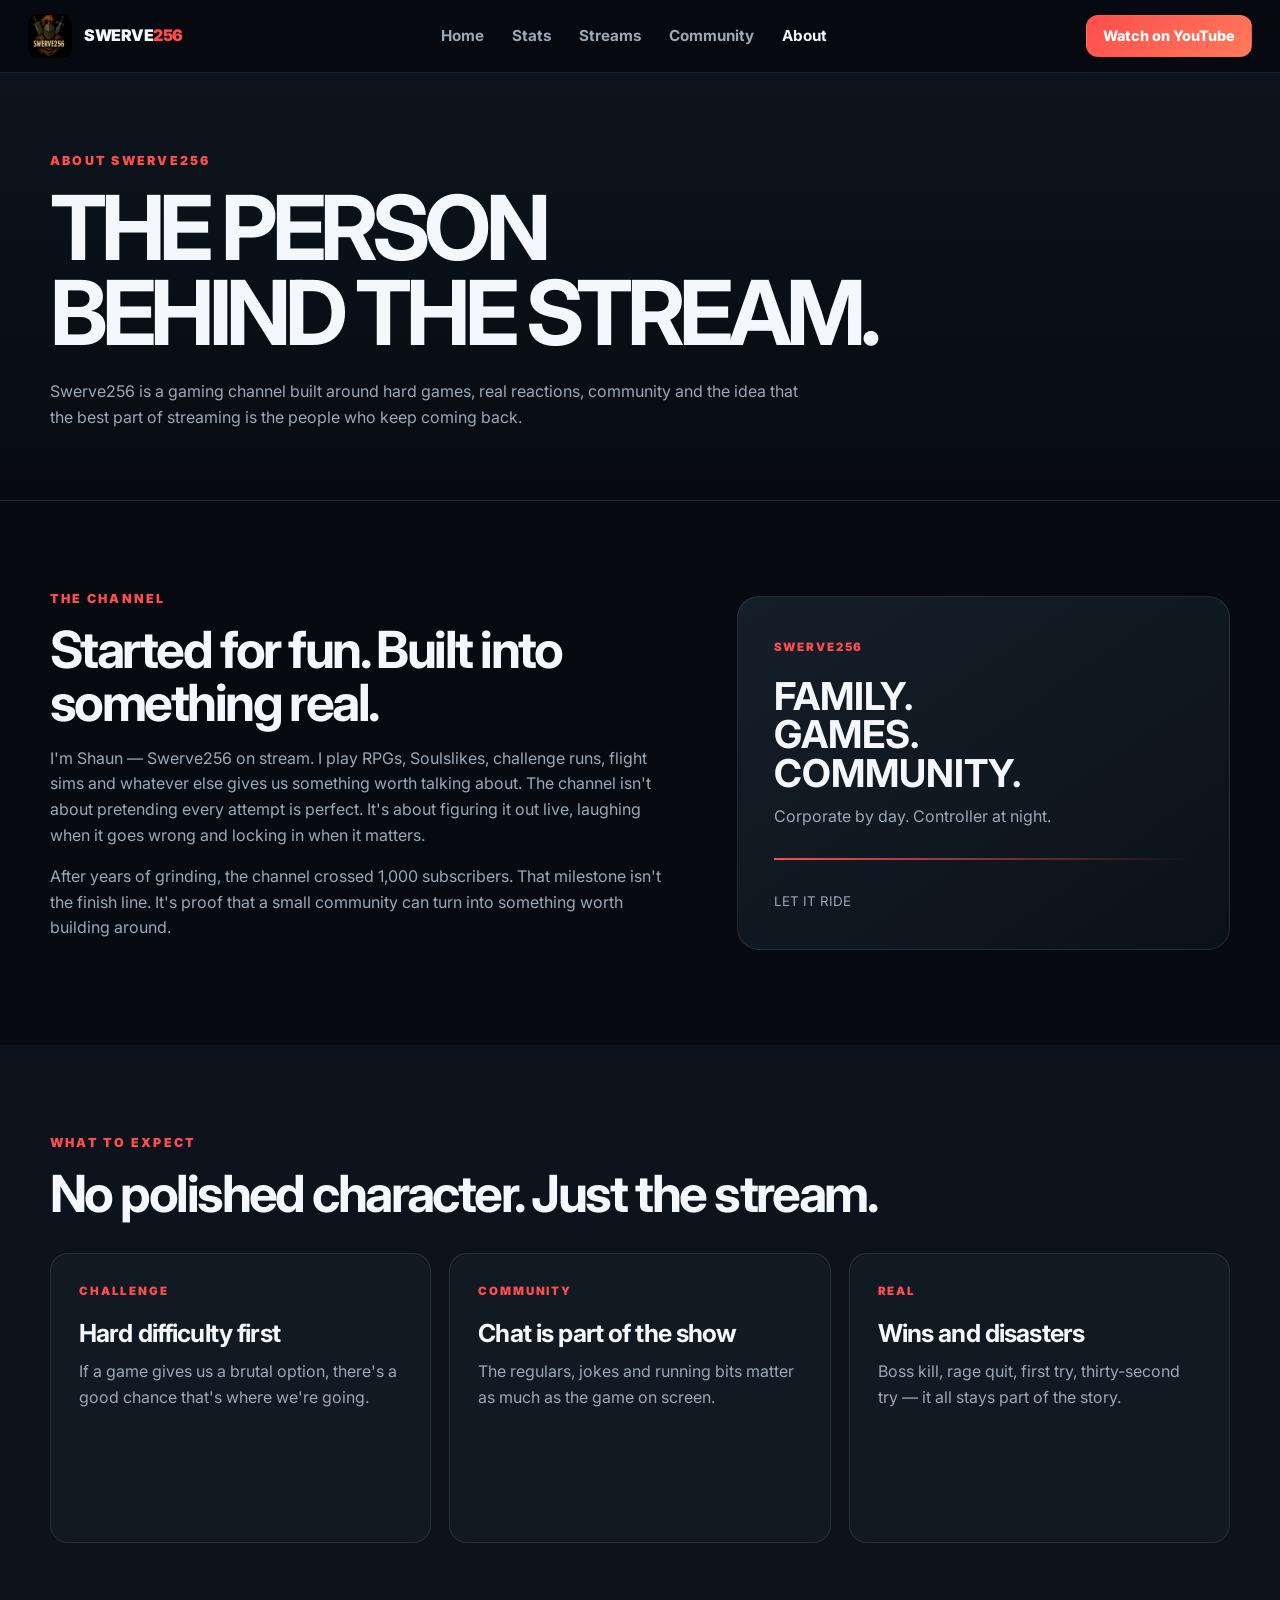
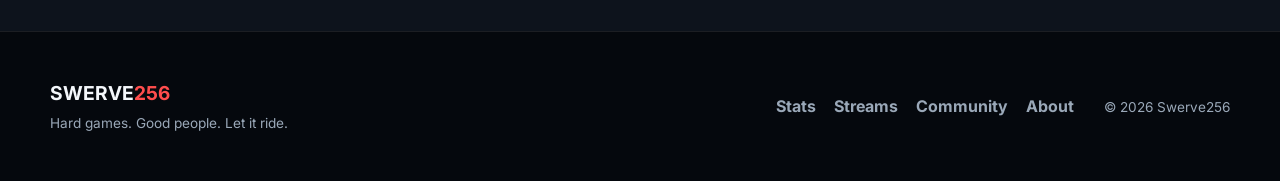
==== about.html @ 28e09a23 "Add about page" ====
<!DOCTYPE html>
<html lang="en">
<head>
  <meta charset="UTF-8"><meta name="viewport" content="width=device-width,initial-scale=1.0">
  <meta name="description" content="About Swerve256 and the channel.">
  <title>About | Swerve256</title>
  <link rel="preconnect" href="https://fonts.googleapis.com"><link rel="preconnect" href="https://fonts.gstatic.com" crossorigin>
  <link href="https://fonts.googleapis.com/css2?family=Inter:wght@400;500;600;700;800;900&display=swap" rel="stylesheet">
  <link rel="stylesheet" href="css/swerve.css">
</head>
<body>
<header class="site-header">
  <a class="brand" href="index.html"><img src="Logo.png" alt="Swerve256 logo"><span>SWERVE<span>256</span></span></a>
  <button class="nav-toggle" aria-label="Open navigation" aria-expanded="false">MENU</button>
  <nav class="site-nav"><a href="index.html">Home</a><a href="stats.html">Stats</a><a href="streams.html">Streams</a><a href="community.html">Community</a><a class="active" href="about.html">About</a></nav>
  <a class="button button-small desktop-cta" href="https://www.youtube.com/@Swerve256" target="_blank" rel="noopener">Watch on YouTube</a>
</header>
<main>
  <section class="page-hero"><div class="container"><p class="eyebrow">ABOUT SWERVE256</p><h1>THE PERSON<br>BEHIND THE STREAM.</h1><p>Swerve256 is a gaming channel built around hard games, real reactions, community and the idea that the best part of streaming is the people who keep coming back.</p></div></section>
  <section class="section"><div class="container two-column">
    <div><p class="eyebrow">THE CHANNEL</p><h2>Started for fun. Built into something real.</h2><p class="large-copy">I'm Shaun — Swerve256 on stream. I play RPGs, Soulslikes, challenge runs, flight sims and whatever else gives us something worth talking about. The channel isn't about pretending every attempt is perfect. It's about figuring it out live, laughing when it goes wrong and locking in when it matters.</p><p class="large-copy">After years of grinding, the channel crossed 1,000 subscribers. That milestone isn't the finish line. It's proof that a small community can turn into something worth building around.</p></div>
    <div class="mission-card"><span>SWERVE256</span><strong>FAMILY.<br>GAMES.<br>COMMUNITY.</strong><p>Corporate by day. Controller at night.</p><div class="mission-line"></div><small>LET IT RIDE</small></div>
  </div></section>
  <section class="section section-dark"><div class="container"><div class="section-heading"><p class="eyebrow">WHAT TO EXPECT</p><h2>No polished character. Just the stream.</h2></div><div class="feature-grid"><article class="feature-card"><span class="card-kicker">CHALLENGE</span><h3>Hard difficulty first</h3><p>If a game gives us a brutal option, there's a good chance that's where we're going.</p></article><article class="feature-card"><span class="card-kicker">COMMUNITY</span><h3>Chat is part of the show</h3><p>The regulars, jokes and running bits matter as much as the game on screen.</p></article><article class="feature-card"><span class="card-kicker">REAL</span><h3>Wins and disasters</h3><p>Boss kill, rage quit, first try, thirty-second try — it all stays part of the story.</p></article></div></div></section>
</main>
<footer class="site-footer"><div class="container footer-grid"><div class="footer-brand"><strong>SWERVE<span>256</span></strong><p>Hard games. Good people. Let it ride.</p></div><div class="footer-links"><a href="stats.html">Stats</a><a href="streams.html">Streams</a><a href="community.html">Community</a><a href="about.html">About</a></div><div class="footer-copy">© <span id="year"></span> Swerve256</div></div></footer>
<script src="js/site.js"></script>
</body></html>
---- css/swerve.css ----
:root {
  --bg: #070b11;
  --bg-soft: #0d131c;
  --panel: #111923;
  --panel-2: #16202c;
  --text: #f4f7fb;
  --muted: #9aa8b8;
  --line: rgba(255,255,255,.09);
  --accent: #ff4d4d;
  --accent-2: #ff7a59;
  --max: 1180px;
}

* { box-sizing: border-box; }
html { scroll-behavior: smooth; }
body {
  margin: 0;
  font-family: 'Inter', system-ui, sans-serif;
  background: var(--bg);
  color: var(--text);
  line-height: 1.6;
}
a { color: inherit; text-decoration: none; }
img { max-width: 100%; display: block; }
.container { width: min(var(--max), calc(100% - 40px)); margin: 0 auto; }

.site-header {
  position: sticky;
  top: 0;
  z-index: 50;
  display: grid;
  grid-template-columns: auto 1fr auto;
  align-items: center;
  gap: 28px;
  padding: 14px 28px;
  border-bottom: 1px solid var(--line);
  background: rgba(7,11,17,.9);
  backdrop-filter: blur(16px);
}
.brand { display: flex; align-items: center; gap: 12px; font-weight: 900; letter-spacing: -.03em; }
.brand img { width: 44px; height: 44px; object-fit: cover; border-radius: 10px; }
.brand span span, .footer-brand span { color: var(--accent); }
.site-nav { display: flex; justify-content: center; gap: 28px; }
.site-nav a { color: var(--muted); font-weight: 700; font-size: .95rem; }
.site-nav a:hover, .site-nav a.active { color: var(--text); }
.nav-toggle { display: none; }

.button {
  display: inline-flex;
  align-items: center;
  justify-content: center;
  min-height: 48px;
  padding: 0 22px;
  border-radius: 12px;
  background: linear-gradient(135deg,var(--accent),var(--accent-2));
  color: #fff;
  font-weight: 800;
  border: 1px solid transparent;
}
.button-small { min-height: 42px; padding: 0 16px; font-size: .9rem; }
.button-ghost { background: transparent; border-color: var(--line); color: var(--text); }

.hero {
  position: relative;
  overflow: hidden;
  padding: 92px 0 76px;
  background:
    radial-gradient(circle at 75% 35%, rgba(255,77,77,.18), transparent 30%),
    linear-gradient(180deg,#09111a 0%,#070b11 100%);
}
.hero-grid { display: grid; grid-template-columns: 1.15fr .85fr; align-items: center; gap: 68px; }
.eyebrow { margin: 0 0 14px; color: var(--accent); font-size: .78rem; font-weight: 900; letter-spacing: .18em; }
h1,h2,h3,p { margin-top: 0; }
h1 { margin-bottom: 24px; font-size: clamp(3rem,7vw,6.6rem); line-height: .95; letter-spacing: -.065em; }
h1 span { color: var(--accent); }
h2 { margin-bottom: 18px; font-size: clamp(2rem,4vw,3.7rem); line-height: 1.02; letter-spacing: -.05em; }
h3 { font-size: 1.55rem; line-height: 1.15; letter-spacing: -.035em; }
.hero-lead { max-width: 720px; color: var(--muted); font-size: 1.15rem; }
.hero-actions { display: flex; gap: 12px; flex-wrap: wrap; margin: 30px 0 34px; }
.milestone-strip { display: flex; gap: 36px; flex-wrap: wrap; padding-top: 26px; border-top: 1px solid var(--line); }
.milestone-strip div { display: grid; gap: 2px; }
.milestone-strip strong { font-size: 1.5rem; }
.milestone-strip span { color: var(--muted); font-size: .82rem; }
.hero-art { position: relative; min-height: 520px; display: grid; place-items: center; }
.hero-glow { position: absolute; width: 360px; height: 360px; border-radius: 50%; background: rgba(255,77,77,.18); filter: blur(55px); }
.hero-logo-wrap { position: relative; width: min(390px,85%); padding: 26px; border-radius: 32px; border: 1px solid var(--line); background: linear-gradient(145deg,rgba(255,255,255,.08),rgba(255,255,255,.02)); box-shadow: 0 30px 80px rgba(0,0,0,.35); }
.hero-logo-wrap img { width: 100%; border-radius: 22px; }
.hero-badge { position: absolute; right: 0; bottom: 52px; padding: 12px 18px; border-radius: 999px; background: var(--text); color: #111; font-weight: 900; font-size: .8rem; letter-spacing: .08em; }

.section { padding: 88px 0; }
.section-dark { background: var(--bg-soft); }
.section-accent { background: linear-gradient(135deg,#141b25,#1a1114); border-top: 1px solid var(--line); border-bottom: 1px solid var(--line); }
.section-heading { margin-bottom: 34px; }
.split-heading { display: grid; grid-template-columns: 1fr .8fr; gap: 50px; align-items: end; }
.split-heading > p, .large-copy, .respawn-callout > p { color: var(--muted); }
.feature-grid { display: grid; grid-template-columns: repeat(3,1fr); gap: 18px; }
.feature-card { min-height: 290px; padding: 28px; border: 1px solid var(--line); border-radius: 18px; background: var(--panel); display: flex; flex-direction: column; transition: transform .2s ease,border-color .2s ease; }
.feature-card:hover { transform: translateY(-4px); border-color: rgba(255,255,255,.2); }
.feature-card-primary { background: linear-gradient(145deg,rgba(255,77,77,.18),var(--panel)); }
.card-kicker { color: var(--accent); font-size: .72rem; font-weight: 900; letter-spacing: .16em; }
.feature-card h3 { margin: 18px 0 12px; }
.feature-card p { color: var(--muted); }
.card-link { margin-top: auto; font-weight: 800; }
.two-column { display: grid; grid-template-columns: 1fr .8fr; gap: 70px; align-items: center; }
.text-link { font-weight: 800; }
.mission-card { padding: 36px; border-radius: 22px; background: linear-gradient(145deg,#151f2a,#0b1118); border: 1px solid var(--line); }
.mission-card > span { color: var(--accent); font-size: .72rem; font-weight: 900; letter-spacing: .16em; }
.mission-card strong { display: block; margin: 18px 0 12px; font-size: 2.4rem; line-height: 1; }
.mission-card p,.mission-card small { color: var(--muted); }
.mission-line { height: 2px; width: 100%; margin: 28px 0; background: linear-gradient(90deg,var(--accent),transparent); }
.respawn-callout { display: grid; grid-template-columns: 1fr .8fr; gap: 60px; align-items: center; }

.page-hero { padding: 78px 0 54px; background: linear-gradient(180deg,#0d141d,var(--bg)); border-bottom: 1px solid var(--line); }
.page-hero p:last-child { max-width: 760px; color: var(--muted); }
.stats-grid { display: grid; grid-template-columns: repeat(4,1fr); gap: 14px; }
.stat-card { padding: 22px; border-radius: 16px; background: var(--panel); border: 1px solid var(--line); }
.stat-card strong { display: block; font-size: 2rem; }
.stat-card span { color: var(--muted); font-size: .85rem; }
.table-card { margin-top: 22px; padding: 24px; border-radius: 18px; background: var(--panel); border: 1px solid var(--line); }
.leaderboard { display: grid; gap: 10px; }
.leader-row { display: grid; grid-template-columns: 44px 1fr auto; gap: 14px; align-items: center; padding: 14px 0; border-bottom: 1px solid var(--line); }
.leader-row:last-child { border-bottom: 0; }
.rank { color: var(--muted); font-weight: 900; }

.site-footer { padding: 46px 0; border-top: 1px solid var(--line); background: #05080d; }
.footer-grid { display: grid; grid-template-columns: 1fr auto auto; gap: 30px; align-items: center; }
.footer-brand strong { font-size: 1.2rem; }
.footer-brand p,.footer-copy { margin: 4px 0 0; color: var(--muted); font-size: .85rem; }
.footer-links { display: flex; gap: 18px; color: var(--muted); font-weight: 700; }

@media (max-width: 900px) {
  .site-header { grid-template-columns: auto auto; justify-content: space-between; }
  .desktop-cta { display: none; }
  .nav-toggle { display: inline-flex; background: transparent; border: 1px solid var(--line); color: var(--text); padding: 10px 14px; border-radius: 10px; font-weight: 800; }
  .site-nav { display: none; grid-column: 1 / -1; flex-direction: column; align-items: flex-start; padding: 12px 0; }
  .site-nav.open { display: flex; }
  .hero-grid,.split-heading,.two-column,.respawn-callout { grid-template-columns: 1fr; }
  .hero-art { min-height: 390px; }
  .feature-grid { grid-template-columns: 1fr; }
  .stats-grid { grid-template-columns: repeat(2,1fr); }
  .footer-grid { grid-template-columns: 1fr; }
}

@media (max-width: 560px) {
  .container { width: min(100% - 28px,var(--max)); }
  .site-header { padding: 12px 14px; }
  .hero { padding-top: 62px; }
  .hero-actions .button { width: 100%; }
  .milestone-strip { gap: 22px; }
  .hero-art { min-height: 330px; }
  .stats-grid { grid-template-columns: 1fr; }
  .section { padding: 64px 0; }
  .footer-links { flex-wrap: wrap; }
}
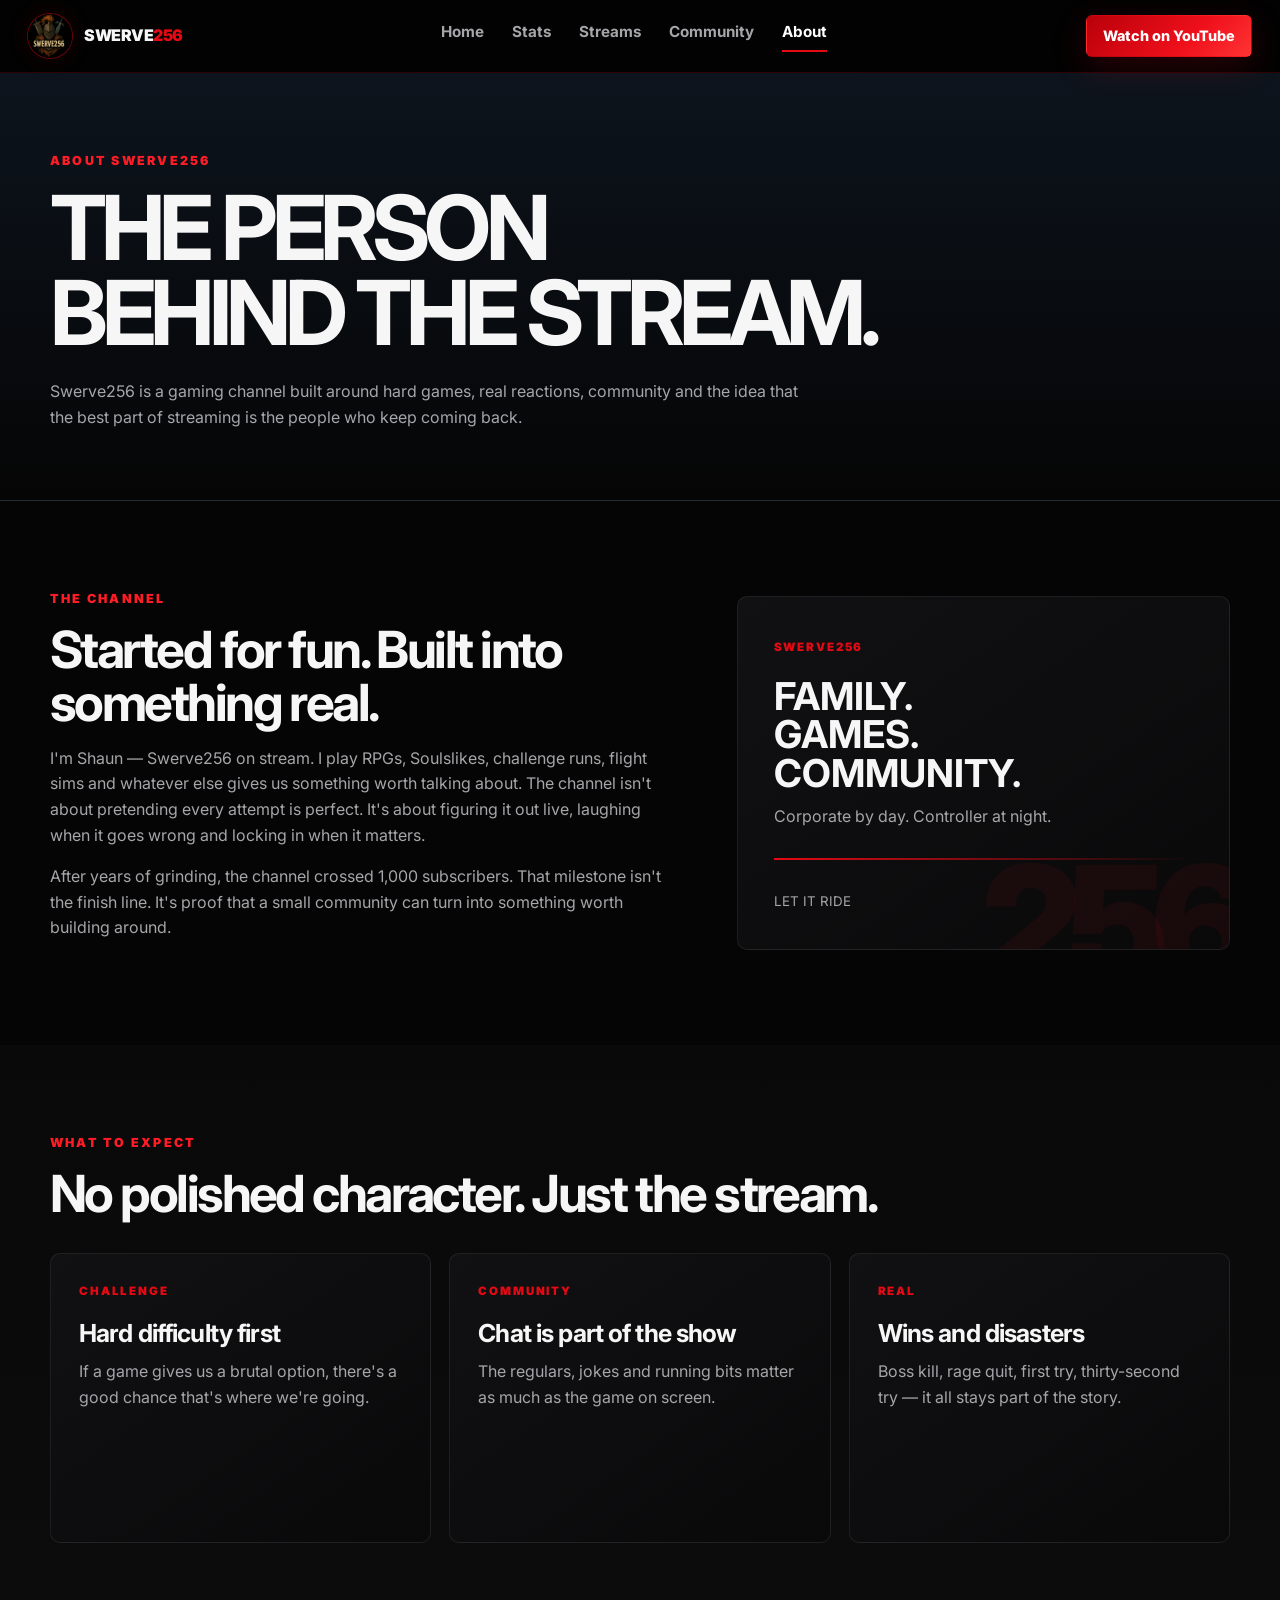
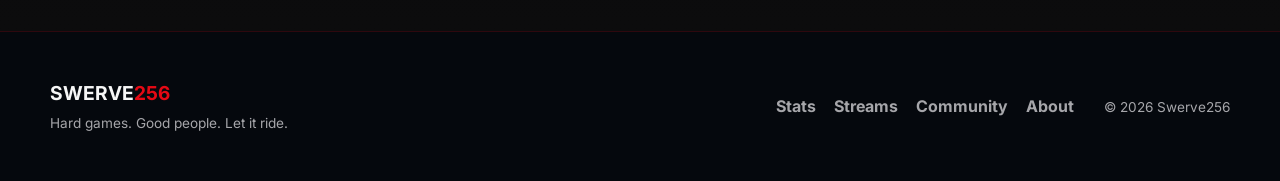
==== commit e367b187: "Apply Swerve 2.0 brand layer to about page" ====
--- a/about.html
+++ b/about.html
@@ -7,6 +7,7 @@
   <link rel="preconnect" href="https://fonts.googleapis.com"><link rel="preconnect" href="https://fonts.gstatic.com" crossorigin>
   <link href="https://fonts.googleapis.com/css2?family=Inter:wght@400;500;600;700;800;900&display=swap" rel="stylesheet">
   <link rel="stylesheet" href="css/swerve.css">
+  <link rel="stylesheet" href="css/brand-v2.css">
 </head>
 <body>
 <header class="site-header">
--- a/css/brand-v2.css
+++ b/css/brand-v2.css
@@ -0,0 +1,191 @@
+:root {
+  --bg: #050505;
+  --bg-soft: #0a0a0b;
+  --panel: #101012;
+  --panel-2: #161618;
+  --text: #f6f6f6;
+  --muted: #a6a6aa;
+  --line: rgba(255,255,255,.10);
+  --accent: #e50914;
+  --accent-2: #ff2a2a;
+  --accent-dark: #790008;
+  --brand-banner: url('https://yt3.googleusercontent.com/53olDgjmaNl257kEABCmv--qaPzr4Mw6JhSVFjvZM3QcPW57MIBaaZv4dw8-NrT6a47vpyf1=w1707-fcrop64=1,00005a57ffffa5a8-k-c0xffffffff-no-nd-rj');
+}
+
+body {
+  background:
+    radial-gradient(circle at 50% -10%, rgba(229,9,20,.13), transparent 34rem),
+    #050505;
+}
+
+.site-header {
+  border-bottom-color: rgba(229,9,20,.18);
+  background: rgba(3,3,3,.92);
+}
+
+.brand img {
+  border-radius: 50%;
+  box-shadow: 0 0 0 1px rgba(229,9,20,.45), 0 0 24px rgba(229,9,20,.12);
+}
+
+.site-nav a:hover,
+.site-nav a.active { color: #fff; }
+
+.site-nav a.active::after {
+  content: '';
+  display: block;
+  width: 100%;
+  height: 2px;
+  margin-top: 5px;
+  background: var(--accent);
+}
+
+.button {
+  border-radius: 6px;
+  background: linear-gradient(135deg,#b9000a 0%,#ef101b 62%,#ff3434 100%);
+  box-shadow: 0 10px 35px rgba(229,9,20,.18);
+}
+
+.button:hover { filter: brightness(1.08); }
+.button-ghost { background: rgba(0,0,0,.35); box-shadow: none; }
+
+.hero {
+  min-height: 720px;
+  padding: 118px 0 92px;
+  isolation: isolate;
+  background: #050505;
+}
+
+.hero::before {
+  content: '';
+  position: absolute;
+  inset: 0;
+  z-index: -3;
+  background-image: var(--brand-banner);
+  background-repeat: no-repeat;
+  background-position: center 38%;
+  background-size: cover;
+  opacity: .50;
+  filter: saturate(.95) contrast(1.08);
+}
+
+.hero::after {
+  content: '';
+  position: absolute;
+  inset: 0;
+  z-index: -2;
+  background:
+    linear-gradient(90deg,rgba(0,0,0,.95) 0%,rgba(0,0,0,.79) 38%,rgba(0,0,0,.46) 67%,rgba(0,0,0,.78) 100%),
+    linear-gradient(0deg,#050505 0%,transparent 35%,rgba(0,0,0,.3) 100%);
+}
+
+.hero-grid { grid-template-columns: 1.06fr .94fr; }
+.hero-copy { position: relative; z-index: 2; }
+.hero-copy h1 { text-shadow: 0 4px 28px rgba(0,0,0,.75); }
+.hero-copy h1 span { color: #ff1c26; text-shadow: 0 0 28px rgba(229,9,20,.26); }
+.hero-lead { color: #c7c7ca; max-width: 650px; }
+
+.hero-art { min-height: 480px; }
+.hero-glow { background: rgba(229,9,20,.20); }
+.hero-logo-wrap {
+  width: min(390px,82%);
+  border-radius: 50%;
+  padding: 8px;
+  border-color: rgba(229,9,20,.42);
+  background: rgba(0,0,0,.48);
+  box-shadow: 0 38px 90px rgba(0,0,0,.65), 0 0 58px rgba(229,9,20,.14);
+}
+.hero-logo-wrap img { border-radius: 50%; }
+.hero-badge {
+  border-radius: 4px;
+  background: #f5f5f5;
+  border-left: 5px solid var(--accent);
+  letter-spacing: .10em;
+}
+
+.eyebrow { color: #ff1c26; }
+.section-dark { background: linear-gradient(180deg,#090909,#0c0c0d); }
+.section-accent { background: linear-gradient(120deg,#100304,#151515 55%,#070707); }
+
+.feature-card,
+.stat-card,
+.table-card,
+.mission-card {
+  border-radius: 10px;
+  border-color: rgba(255,255,255,.08);
+  background: linear-gradient(145deg,#111113,#09090a);
+}
+.feature-card-primary {
+  background: linear-gradient(145deg,rgba(229,9,20,.15),#111113 48%,#09090a);
+  border-color: rgba(229,9,20,.28);
+}
+.feature-card:hover { border-color: rgba(229,9,20,.45); }
+
+.mission-card { position: relative; overflow: hidden; }
+.mission-card::after {
+  content: '256';
+  position: absolute;
+  right: -12px;
+  bottom: -54px;
+  color: rgba(229,9,20,.07);
+  font-size: 10rem;
+  line-height: 1;
+  font-weight: 900;
+  letter-spacing: -.09em;
+}
+
+.home-recap {
+  display: grid;
+  grid-template-columns: 1fr 1fr;
+  gap: 22px;
+  margin-top: 32px;
+}
+.home-recap-card {
+  padding: 30px;
+  background: linear-gradient(145deg,#111113,#09090a);
+  border: 1px solid var(--line);
+  border-top: 2px solid rgba(229,9,20,.55);
+}
+.home-recap-card h3 { margin-bottom: 8px; }
+.home-recap-card > p { color: var(--muted); }
+.home-metrics {
+  display: grid;
+  grid-template-columns: repeat(3,1fr);
+  gap: 10px;
+  margin-top: 22px;
+}
+.home-metric {
+  padding: 16px;
+  background: #070708;
+  border: 1px solid var(--line);
+}
+.home-metric strong { display: block; font-size: 1.75rem; line-height: 1; }
+.home-metric span { display: block; margin-top: 7px; color: var(--muted); font-size: .72rem; letter-spacing: .08em; font-weight: 800; }
+.home-leaders { display: grid; gap: 0; margin-top: 12px; }
+.home-leader {
+  display: grid;
+  grid-template-columns: 36px 1fr auto;
+  gap: 10px;
+  align-items: center;
+  padding: 12px 0;
+  border-bottom: 1px solid var(--line);
+}
+.home-leader:last-child { border-bottom: 0; }
+.home-leader .rank { color: var(--accent); }
+.home-leader span:last-child { color: var(--muted); font-weight: 800; }
+
+.milestone-strip strong { color: #fff; }
+.site-footer { border-top-color: rgba(229,9,20,.18); }
+
+@media (max-width:900px) {
+  .hero::before { background-position: 54% center; opacity: .37; }
+  .hero-art { min-height: 350px; }
+  .home-recap { grid-template-columns: 1fr; }
+}
+
+@media (max-width:560px) {
+  .hero { min-height: auto; padding-top: 74px; }
+  .hero-art { min-height: 290px; }
+  .hero-badge { right: 6px; bottom: 20px; }
+  .home-metrics { grid-template-columns: 1fr; }
+}
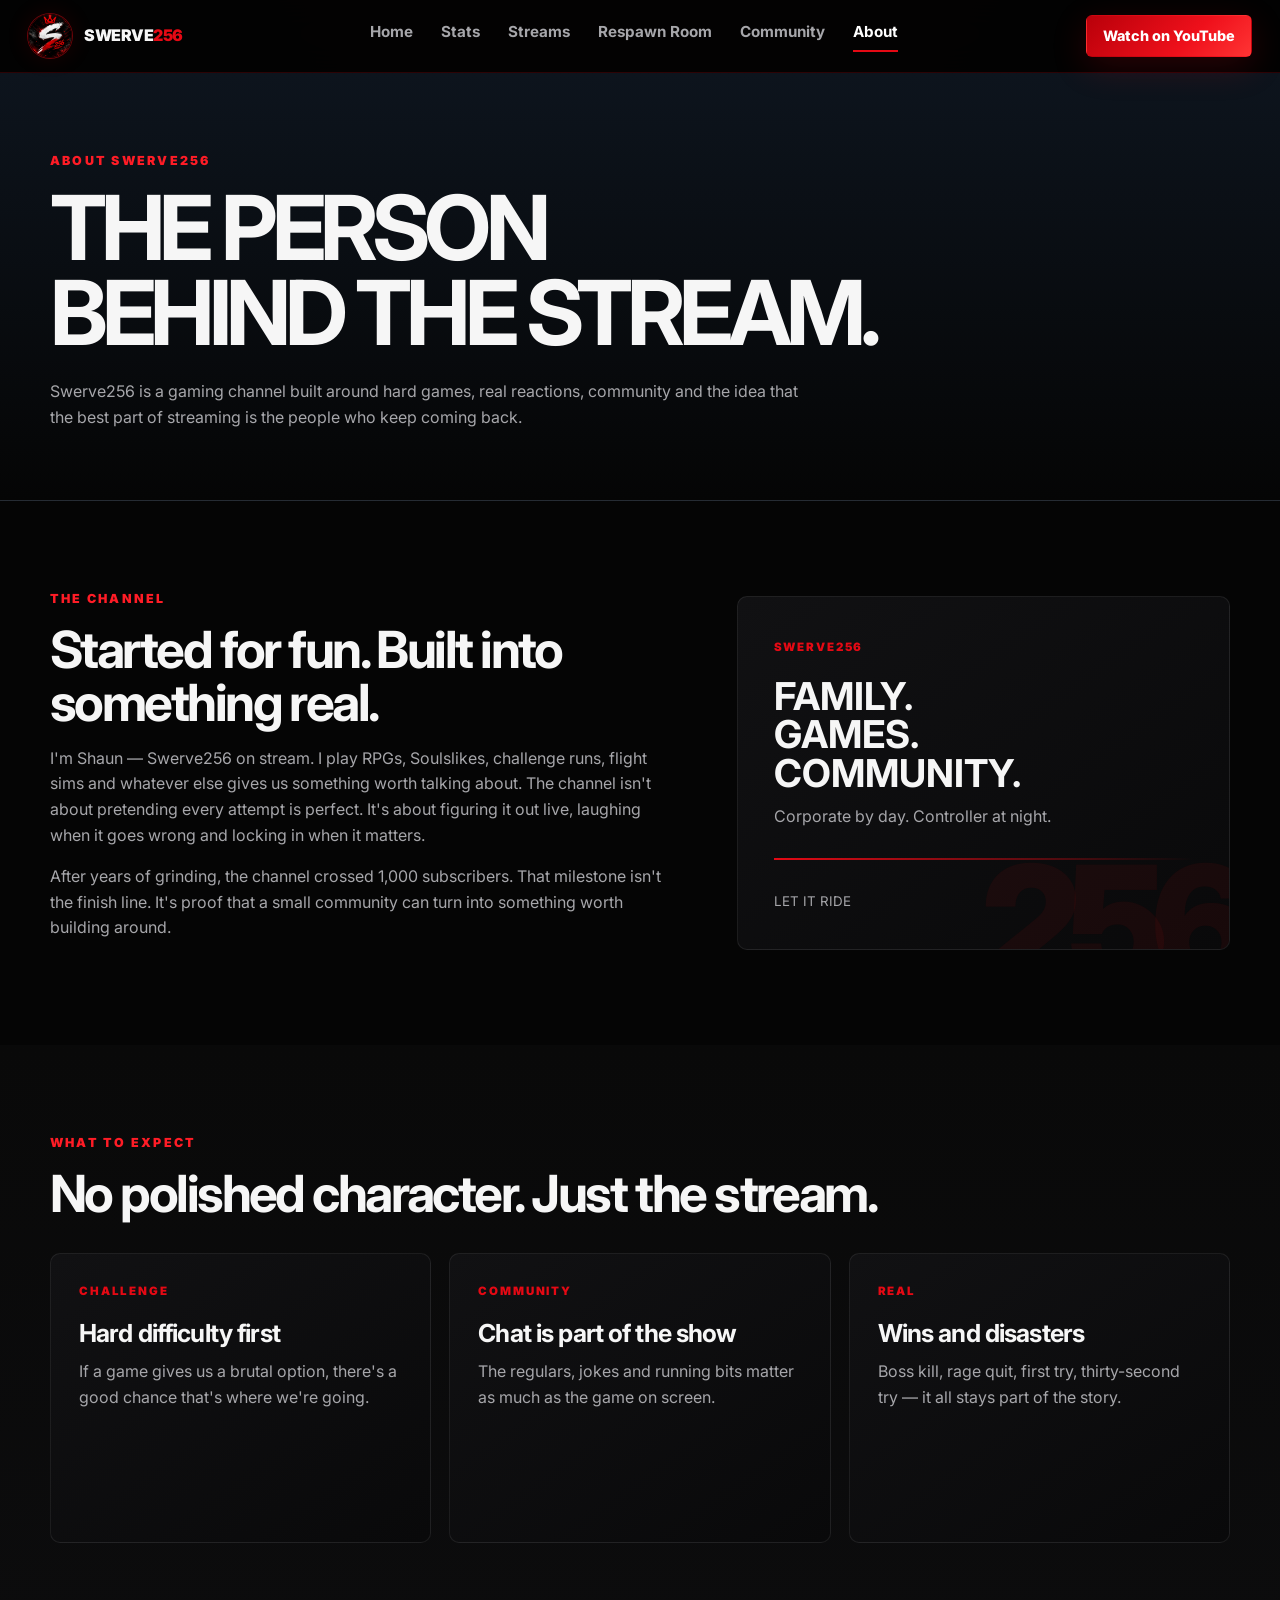
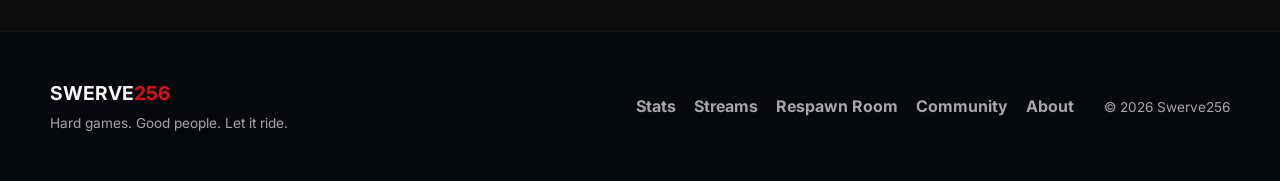
==== commit ffae8af5: "Use Swerve 2.0 assets and navigation on about page" ====
--- a/about.html
+++ b/about.html
@@ -11,9 +11,9 @@
 </head>
 <body>
 <header class="site-header">
-  <a class="brand" href="index.html"><img src="Logo.png" alt="Swerve256 logo"><span>SWERVE<span>256</span></span></a>
+  <a class="brand" href="index.html"><img src="assets/swerve-logo.webp" alt="Swerve256 logo"><span>SWERVE<span>256</span></span></a>
   <button class="nav-toggle" aria-label="Open navigation" aria-expanded="false">MENU</button>
-  <nav class="site-nav"><a href="index.html">Home</a><a href="stats.html">Stats</a><a href="streams.html">Streams</a><a href="community.html">Community</a><a class="active" href="about.html">About</a></nav>
+  <nav class="site-nav"><a href="index.html">Home</a><a href="stats.html">Stats</a><a href="streams.html">Streams</a><a href="respawn.html">Respawn Room</a><a href="community.html">Community</a><a class="active" href="about.html">About</a></nav>
   <a class="button button-small desktop-cta" href="https://www.youtube.com/@Swerve256" target="_blank" rel="noopener">Watch on YouTube</a>
 </header>
 <main>
@@ -24,6 +24,6 @@
   </div></section>
   <section class="section section-dark"><div class="container"><div class="section-heading"><p class="eyebrow">WHAT TO EXPECT</p><h2>No polished character. Just the stream.</h2></div><div class="feature-grid"><article class="feature-card"><span class="card-kicker">CHALLENGE</span><h3>Hard difficulty first</h3><p>If a game gives us a brutal option, there's a good chance that's where we're going.</p></article><article class="feature-card"><span class="card-kicker">COMMUNITY</span><h3>Chat is part of the show</h3><p>The regulars, jokes and running bits matter as much as the game on screen.</p></article><article class="feature-card"><span class="card-kicker">REAL</span><h3>Wins and disasters</h3><p>Boss kill, rage quit, first try, thirty-second try — it all stays part of the story.</p></article></div></div></section>
 </main>
-<footer class="site-footer"><div class="container footer-grid"><div class="footer-brand"><strong>SWERVE<span>256</span></strong><p>Hard games. Good people. Let it ride.</p></div><div class="footer-links"><a href="stats.html">Stats</a><a href="streams.html">Streams</a><a href="community.html">Community</a><a href="about.html">About</a></div><div class="footer-copy">© <span id="year"></span> Swerve256</div></div></footer>
+<footer class="site-footer"><div class="container footer-grid"><div class="footer-brand"><strong>SWERVE<span>256</span></strong><p>Hard games. Good people. Let it ride.</p></div><div class="footer-links"><a href="stats.html">Stats</a><a href="streams.html">Streams</a><a href="respawn.html">Respawn Room</a><a href="community.html">Community</a><a href="about.html">About</a></div><div class="footer-copy">© <span id="year"></span> Swerve256</div></div></footer>
 <script src="js/site.js"></script>
 </body></html>
--- a/css/brand-v2.css
+++ b/css/brand-v2.css
@@ -9,7 +9,8 @@
   --accent: #e50914;
   --accent-2: #ff2a2a;
   --accent-dark: #790008;
-  --brand-banner: url('https://yt3.googleusercontent.com/53olDgjmaNl257kEABCmv--qaPzr4Mw6JhSVFjvZM3QcPW57MIBaaZv4dw8-NrT6a47vpyf1=w1707-fcrop64=1,00005a57ffffa5a8-k-c0xffffffff-no-nd-rj');
+  --brand-banner: url('../assets/swerve-banner.webp');
+  --respawn-room: url('../assets/respawn-room.webp');
 }
 
 body {
@@ -65,8 +66,8 @@
   background-repeat: no-repeat;
   background-position: center 38%;
   background-size: cover;
-  opacity: .50;
-  filter: saturate(.95) contrast(1.08);
+  opacity: .62;
+  filter: saturate(1.05) contrast(1.12);
 }
 
 .hero::after {
@@ -75,8 +76,8 @@
   inset: 0;
   z-index: -2;
   background:
-    linear-gradient(90deg,rgba(0,0,0,.95) 0%,rgba(0,0,0,.79) 38%,rgba(0,0,0,.46) 67%,rgba(0,0,0,.78) 100%),
-    linear-gradient(0deg,#050505 0%,transparent 35%,rgba(0,0,0,.3) 100%);
+    linear-gradient(90deg,rgba(0,0,0,.96) 0%,rgba(0,0,0,.80) 38%,rgba(0,0,0,.38) 67%,rgba(0,0,0,.78) 100%),
+    linear-gradient(0deg,#050505 0%,transparent 35%,rgba(0,0,0,.28) 100%);
 }
 
 .hero-grid { grid-template-columns: 1.06fr .94fr; }
@@ -174,13 +175,65 @@
 .home-leader .rank { color: var(--accent); }
 .home-leader span:last-child { color: var(--muted); font-weight: 800; }
 
+.respawn-hero {
+  position: relative;
+  min-height: 660px;
+  display: flex;
+  align-items: end;
+  overflow: hidden;
+  isolation: isolate;
+  border-bottom: 1px solid rgba(255,255,255,.08);
+  background: #060607;
+}
+.respawn-hero::before {
+  content: '';
+  position: absolute;
+  inset: 0;
+  z-index: -3;
+  background-image: var(--respawn-room);
+  background-size: cover;
+  background-position: center;
+  filter: saturate(1.04) contrast(1.06);
+}
+.respawn-hero::after {
+  content: '';
+  position: absolute;
+  inset: 0;
+  z-index: -2;
+  background:
+    linear-gradient(180deg,rgba(0,0,0,.24),rgba(0,0,0,.30) 38%,rgba(0,0,0,.91) 100%),
+    linear-gradient(90deg,rgba(0,0,0,.68),transparent 58%);
+}
+.respawn-hero .container { padding-bottom: 72px; }
+.respawn-hero-copy { max-width: 820px; }
+.respawn-hero h1 { font-size: clamp(3.4rem,7vw,7rem); margin-bottom: 18px; }
+.respawn-hero p:last-child { color: #d2d2d5; max-width: 720px; font-size: 1.1rem; }
+
+.respawn-show-card {
+  min-height: 420px;
+  display: flex;
+  flex-direction: column;
+  justify-content: end;
+  padding: 34px;
+  border: 1px solid rgba(255,255,255,.10);
+  background:
+    linear-gradient(180deg,transparent 20%,rgba(0,0,0,.86) 100%),
+    var(--respawn-room) center / cover no-repeat;
+  box-shadow: 0 30px 70px rgba(0,0,0,.36);
+}
+.respawn-show-card span { color: #ff1c26; font-weight: 900; letter-spacing: .14em; font-size: .72rem; }
+.respawn-show-card strong { display: block; margin-top: 10px; font-size: clamp(2rem,4vw,3.8rem); line-height: .98; }
+.respawn-show-card p { margin: 12px 0 0; color: #d0d0d3; }
+
 .milestone-strip strong { color: #fff; }
 .site-footer { border-top-color: rgba(229,9,20,.18); }
 
 @media (max-width:900px) {
-  .hero::before { background-position: 54% center; opacity: .37; }
+  .hero::before { background-position: 54% center; opacity: .42; }
   .hero-art { min-height: 350px; }
   .home-recap { grid-template-columns: 1fr; }
+  .respawn-hero { min-height: 560px; }
+  .respawn-hero::before { background-position: 58% center; }
 }
 
 @media (max-width:560px) {
@@ -188,4 +241,7 @@
   .hero-art { min-height: 290px; }
   .hero-badge { right: 6px; bottom: 20px; }
   .home-metrics { grid-template-columns: 1fr; }
+  .respawn-hero { min-height: 500px; }
+  .respawn-hero .container { padding-bottom: 42px; }
+  .respawn-show-card { min-height: 320px; }
 }
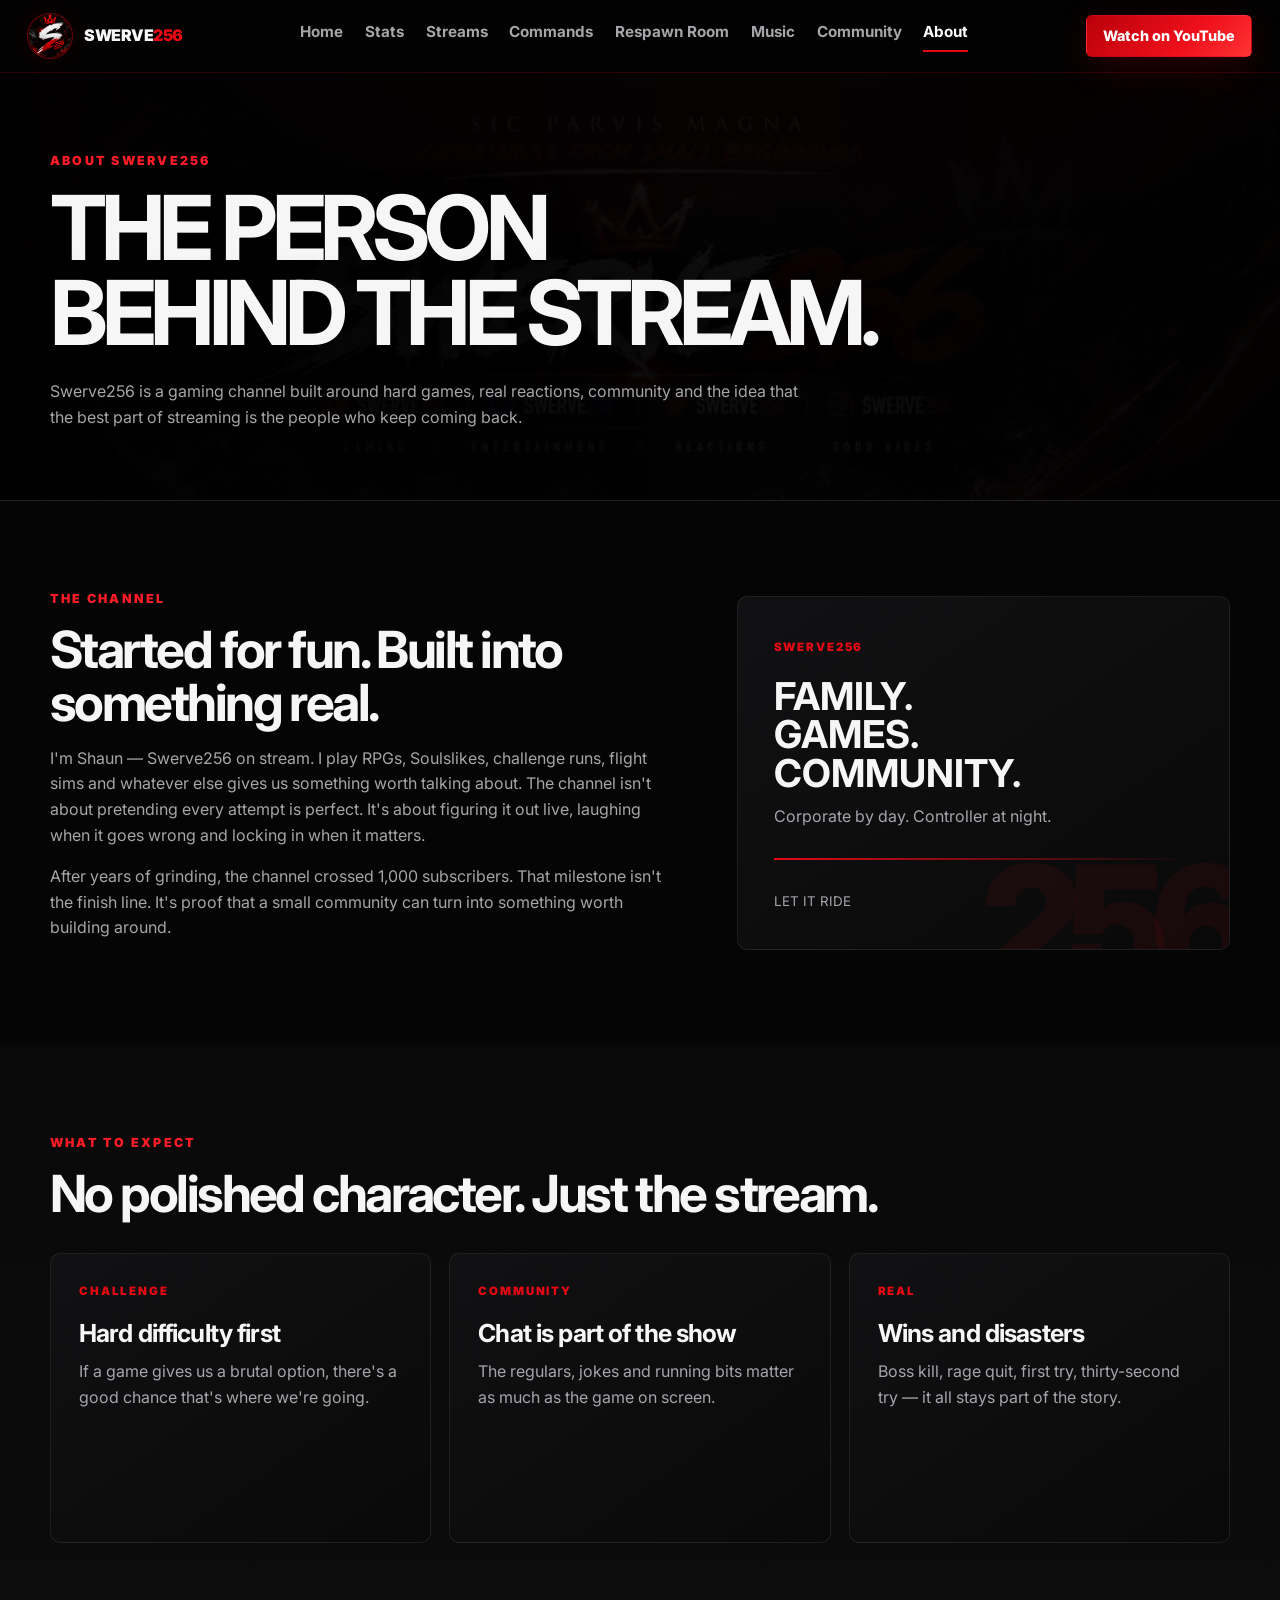
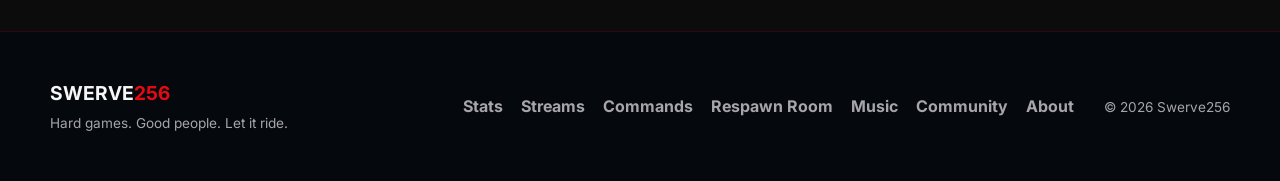
==== commit fc2aadb2: "Add Commands link across site navigation" ====
--- a/about.html
+++ b/about.html
@@ -13,7 +13,7 @@
 <header class="site-header">
   <a class="brand" href="index.html"><img src="assets/swerve-logo.webp" alt="Swerve256 logo"><span>SWERVE<span>256</span></span></a>
   <button class="nav-toggle" aria-label="Open navigation" aria-expanded="false">MENU</button>
-  <nav class="site-nav"><a href="index.html">Home</a><a href="stats.html">Stats</a><a href="streams.html">Streams</a><a href="respawn.html">Respawn Room</a><a href="community.html">Community</a><a class="active" href="about.html">About</a></nav>
+  <nav class="site-nav"><a href="index.html">Home</a><a href="stats.html">Stats</a><a href="streams.html">Streams</a><a href="commands.html">Commands</a><a href="respawn.html">Respawn Room</a><a href="community.html">Community</a><a class="active" href="about.html">About</a></nav>
   <a class="button button-small desktop-cta" href="https://www.youtube.com/@Swerve256" target="_blank" rel="noopener">Watch on YouTube</a>
 </header>
 <main>
@@ -24,6 +24,6 @@
   </div></section>
   <section class="section section-dark"><div class="container"><div class="section-heading"><p class="eyebrow">WHAT TO EXPECT</p><h2>No polished character. Just the stream.</h2></div><div class="feature-grid"><article class="feature-card"><span class="card-kicker">CHALLENGE</span><h3>Hard difficulty first</h3><p>If a game gives us a brutal option, there's a good chance that's where we're going.</p></article><article class="feature-card"><span class="card-kicker">COMMUNITY</span><h3>Chat is part of the show</h3><p>The regulars, jokes and running bits matter as much as the game on screen.</p></article><article class="feature-card"><span class="card-kicker">REAL</span><h3>Wins and disasters</h3><p>Boss kill, rage quit, first try, thirty-second try — it all stays part of the story.</p></article></div></div></section>
 </main>
-<footer class="site-footer"><div class="container footer-grid"><div class="footer-brand"><strong>SWERVE<span>256</span></strong><p>Hard games. Good people. Let it ride.</p></div><div class="footer-links"><a href="stats.html">Stats</a><a href="streams.html">Streams</a><a href="respawn.html">Respawn Room</a><a href="community.html">Community</a><a href="about.html">About</a></div><div class="footer-copy">© <span id="year"></span> Swerve256</div></div></footer>
+<footer class="site-footer"><div class="container footer-grid"><div class="footer-brand"><strong>SWERVE<span>256</span></strong><p>Hard games. Good people. Let it ride.</p></div><div class="footer-links"><a href="stats.html">Stats</a><a href="streams.html">Streams</a><a href="commands.html">Commands</a><a href="respawn.html">Respawn Room</a><a href="community.html">Community</a><a href="about.html">About</a></div><div class="footer-copy">© <span id="year"></span> Swerve256</div></div></footer>
 <script src="js/site.js"></script>
 </body></html>
--- a/css/brand-v2.css
+++ b/css/brand-v2.css
@@ -22,16 +22,17 @@
 .site-header {
   border-bottom-color: rgba(229,9,20,.18);
   background: rgba(3,3,3,.92);
-}
-
+  gap: 20px;
+}
+.brand { min-width: max-content; }
 .brand img {
   border-radius: 50%;
   box-shadow: 0 0 0 1px rgba(229,9,20,.45), 0 0 24px rgba(229,9,20,.12);
 }
-
+.site-nav { gap: clamp(14px,1.7vw,28px); }
+.site-nav a { white-space: nowrap; }
 .site-nav a:hover,
 .site-nav a.active { color: #fff; }
-
 .site-nav a.active::after {
   content: '';
   display: block;
@@ -46,7 +47,6 @@
   background: linear-gradient(135deg,#b9000a 0%,#ef101b 62%,#ff3434 100%);
   box-shadow: 0 10px 35px rgba(229,9,20,.18);
 }
-
 .button:hover { filter: brightness(1.08); }
 .button-ghost { background: rgba(0,0,0,.35); box-shadow: none; }
 
@@ -56,7 +56,6 @@
   isolation: isolate;
   background: #050505;
 }
-
 .hero::before {
   content: '';
   position: absolute;
@@ -69,7 +68,6 @@
   opacity: .62;
   filter: saturate(1.05) contrast(1.12);
 }
-
 .hero::after {
   content: '';
   position: absolute;
@@ -79,13 +77,11 @@
     linear-gradient(90deg,rgba(0,0,0,.96) 0%,rgba(0,0,0,.80) 38%,rgba(0,0,0,.38) 67%,rgba(0,0,0,.78) 100%),
     linear-gradient(0deg,#050505 0%,transparent 35%,rgba(0,0,0,.28) 100%);
 }
-
 .hero-grid { grid-template-columns: 1.06fr .94fr; }
 .hero-copy { position: relative; z-index: 2; }
 .hero-copy h1 { text-shadow: 0 4px 28px rgba(0,0,0,.75); }
 .hero-copy h1 span { color: #ff1c26; text-shadow: 0 0 28px rgba(229,9,20,.26); }
 .hero-lead { color: #c7c7ca; max-width: 650px; }
-
 .hero-art { min-height: 480px; }
 .hero-glow { background: rgba(229,9,20,.20); }
 .hero-logo-wrap {
@@ -104,6 +100,32 @@
   letter-spacing: .10em;
 }
 
+.page-hero {
+  position: relative;
+  overflow: hidden;
+  isolation: isolate;
+  background: #080808;
+}
+.page-hero::before {
+  content: '';
+  position: absolute;
+  inset: 0;
+  z-index: -2;
+  background: var(--brand-banner) center 44% / cover no-repeat;
+  opacity: .18;
+  filter: grayscale(.28) contrast(1.12);
+}
+.page-hero::after {
+  content: '';
+  position: absolute;
+  inset: 0;
+  z-index: -1;
+  background:
+    linear-gradient(90deg,rgba(0,0,0,.97),rgba(0,0,0,.72) 58%,rgba(0,0,0,.88)),
+    linear-gradient(180deg,rgba(229,9,20,.08),transparent 55%);
+}
+.page-hero h1 { text-shadow: 0 6px 28px rgba(0,0,0,.7); }
+
 .eyebrow { color: #ff1c26; }
 .section-dark { background: linear-gradient(180deg,#090909,#0c0c0d); }
 .section-accent { background: linear-gradient(120deg,#100304,#151515 55%,#070707); }
@@ -121,7 +143,6 @@
   border-color: rgba(229,9,20,.28);
 }
 .feature-card:hover { border-color: rgba(229,9,20,.45); }
-
 .mission-card { position: relative; overflow: hidden; }
 .mission-card::after {
   content: '256';
@@ -208,7 +229,6 @@
 .respawn-hero-copy { max-width: 820px; }
 .respawn-hero h1 { font-size: clamp(3.4rem,7vw,7rem); margin-bottom: 18px; }
 .respawn-hero p:last-child { color: #d2d2d5; max-width: 720px; font-size: 1.1rem; }
-
 .respawn-show-card {
   min-height: 420px;
   display: flex;
@@ -227,6 +247,11 @@
 
 .milestone-strip strong { color: #fff; }
 .site-footer { border-top-color: rgba(229,9,20,.18); }
+
+@media (max-width:1100px) {
+  .site-header { grid-template-columns: auto 1fr; }
+  .desktop-cta { display: none; }
+}
 
 @media (max-width:900px) {
   .hero::before { background-position: 54% center; opacity: .42; }
